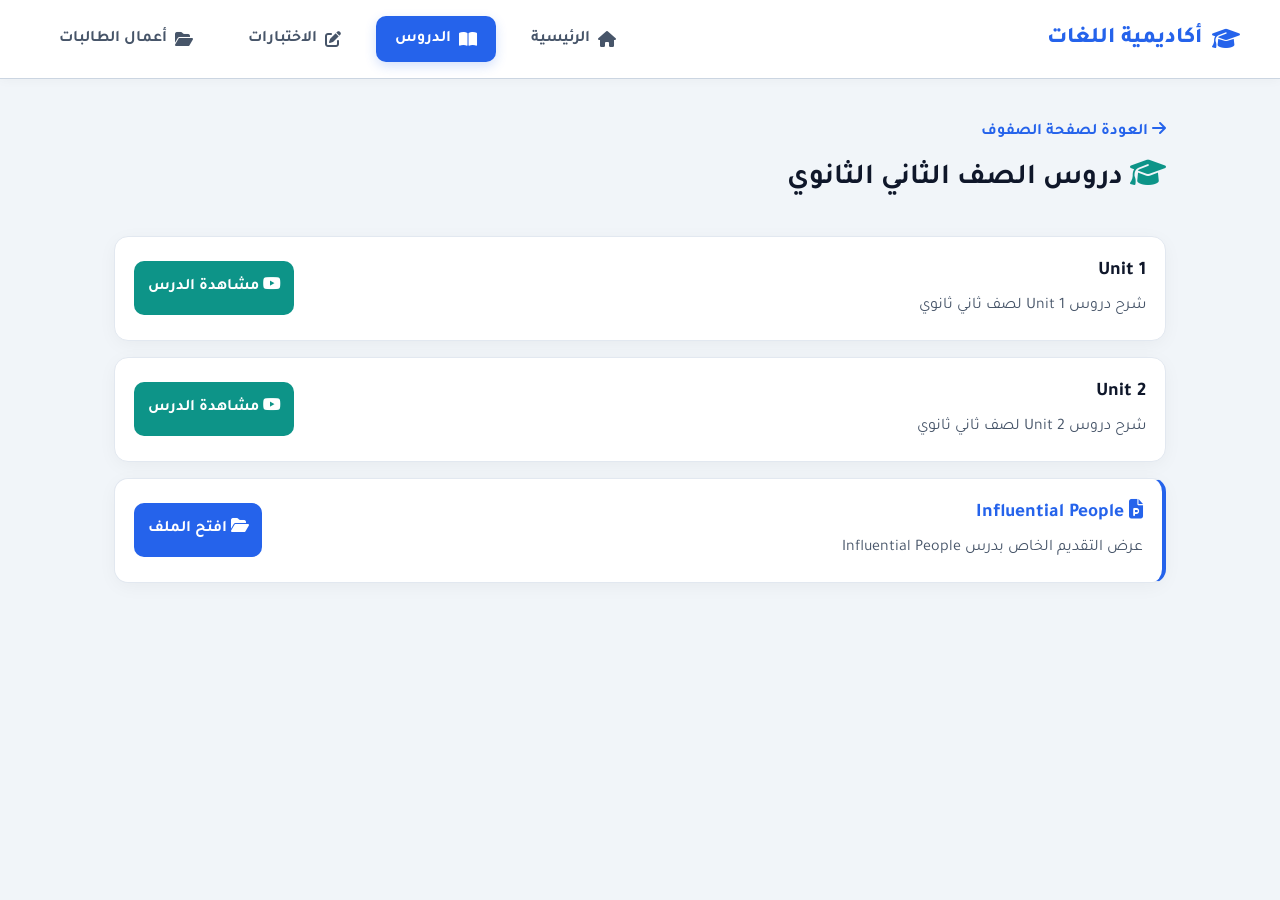
==== lessons-2nd.html @ 96400a9d "my web" ====
<!DOCTYPE html>
<html lang="ar" dir="rtl">
<head>
    <meta charset="UTF-8">
    <meta name="viewport" content="width=device-width, initial-scale=1.0">
    <title>دروس الثاني الثانوي - المنصة التعليمية</title>
    <link rel="stylesheet" href="css/style.css">
    <link rel="stylesheet" href="class/css/style.css">
    <link rel="stylesheet" href="https://cdnjs.cloudflare.com/ajax/libs/font-awesome/6.4.0/css/all.min.css">
</head>
<body>

    <header>
        <nav>
            <div class="logo">
                <i class="fa-solid fa-graduation-cap"></i> أكاديمية اللغات
            </div>
            <ul class="nav-links">
                <li><a href="index.html"><i class="fa-solid fa-house"></i> الرئيسية</a></li>
                <li><a href="lessons.html" class="active"><i class="fa-solid fa-book-open"></i> الدروس</a></li>
                <li><a href="quizzes.html"><i class="fa-solid fa-pen-to-square"></i> الاختبارات</a></li>
                <li><a href="student-work.html"><i class="fa-solid fa-folder-open"></i> أعمال الطالبات</a></li>
            </ul>
        </nav>
    </header>

    <main>
        <div style="margin-bottom: 2rem;">
            <a href="lessons.html" style="color: var(--primary); text-decoration: none; font-weight: bold;">
                <i class="fa-solid fa-arrow-right"></i> العودة لصفحة الصفوف
            </a>
            <h2 style="font-size: 1.8rem; color: var(--text-dark); margin-top: 0.5rem;">
                <i class="fa-solid fa-graduation-cap" style="color: var(--accent);"></i> دروس الصف الثاني الثانوي
            </h2>
        </div>

        <!-- قائمة الدروس والملفات -->
        <div style="display: flex; flex-direction: column; gap: 1rem;">
            
            <!-- Unit 1 -->
            <div class="card-feature" style="display: flex; justify-content: space-between; align-items: center; padding: 1.2rem;">
                <div>
                    <h3 style="margin: 0; font-size: 1.2rem;">Unit 1</h3>
                    <p style="margin: 0.3rem 0 0 0; color: var(--text-muted);">شرح دروس Unit 1 لصف ثاني ثانوي</p>
                </div>
                <a href="https://www.youtube.com/watch?v=LwD11Wg1Mbk" target="_blank" class="btn-interactive" style="width: auto; background-color: var(--accent);">
                    <i class="fa-brands fa-youtube"></i> مشاهدة الدرس
                </a>
            </div>

            <!-- Unit 2 -->
            <div class="card-feature" style="display: flex; justify-content: space-between; align-items: center; padding: 1.2rem;">
                <div>
                    <h3 style="margin: 0; font-size: 1.2rem;">Unit 2</h3>
                    <p style="margin: 0.3rem 0 0 0; color: var(--text-muted);">شرح دروس Unit 2 لصف ثاني ثانوي</p>
                </div>
                <a href="https://www.youtube.com/watch?v=qwIGvJBlO3E" target="_blank" class="btn-interactive" style="width: auto; background-color: var(--accent);">
                    <i class="fa-brands fa-youtube"></i> مشاهدة الدرس
                </a>
            </div>

            <!-- Influential People (ملف عرض تقديمى) -->
            <div class="card-feature" style="display: flex; justify-content: space-between; align-items: center; padding: 1.2rem; border-right: 4px solid var(--primary);">
                <div>
                    <h3 style="margin: 0; font-size: 1.2rem; color: var(--primary);">
                        <i class="fa-solid fa-file-powerpoint"></i> Influential People
                    </h3>
                    <p style="margin: 0.3rem 0 0 0; color: var(--text-muted);">عرض التقديم الخاص بدرس Influential People</p>
                </div>
                <!-- استبدل الرابط أدناه برابط Google Drive الخاص بالملف -->
                <a href="https://docs.google.com/presentation/d/1Cc56OcUI8PNRit7CiPbeIa-USxILI429/edit?usp=drive_link&ouid=113884224409377656219&rtpof=true&sd=true" target="_blank" class="btn-interactive" style="width: auto;">
                    <i class="fa-solid fa-folder-open"></i> افتح الملف
                </a>
            </div>

        </div>
    </main>

</body>
</html>
---- css/style.css ----
@import url('https://fonts.googleapis.com/css2?family=Tajawal:wght@400;500;700;800&display=swap');

:root {
    --primary: #2563eb;         /* أزرق رسمي وأنيق */
    --primary-dark: #1d4ed8;
    --accent: #0d9488;          /* تركواز هادئ */
    --bg-color: #f1f5f9;        /* خلفية هادئة مريحة للعين وخارجة عن الأبيض الناصع */
    --card-bg: #ffffff;
    --text-dark: #0f172a;
    --text-muted: #475569;
    --border-color: #cbd5e1;
    --radius: 14px;
    --shadow: 0 4px 20px -2px rgba(0, 0, 0, 0.05);
}

* {
    margin: 0;
    padding: 0;
    box-sizing: border-box;
    font-family: 'Tajawal', sans-serif;
}

body {
    background-color: var(--bg-color) !important;
    color: var(--text-dark);
    direction: rtl;
    line-height: 1.7;
    min-height: 100vh;
}

/* الهيدر وشريط التنقل العلوي */
header {
    background-color: #ffffff;
    border-bottom: 1px solid var(--border-color);
    padding: 1rem 2rem;
    position: sticky;
    top: 0;
    z-index: 1000;
    box-shadow: 0 2px 10px rgba(0, 0, 0, 0.03);
}

nav {
    max-width: 1200px;
    margin: 0 auto;
    display: flex !important;
    flex-direction: row !important;
    justify-content: space-between !important;
    align-items: center !important;
}

.logo {
    font-size: 1.4rem;
    font-weight: 800;
    color: var(--primary);
    display: flex;
    align-items: center;
    gap: 0.6rem;
}

.nav-links {
    display: flex !important;
    flex-direction: row !important;
    list-style: none !important;
    gap: 1rem !important;
    margin: 0;
    padding: 0;
}

.nav-links li {
    display: inline-block;
}

.nav-links a {
    text-decoration: none;
    color: var(--text-muted);
    font-weight: 700;
    padding: 0.6rem 1.2rem;
    border-radius: 10px;
    transition: all 0.25s ease;
    display: flex;
    align-items: center;
    gap: 0.5rem;
}

.nav-links a:hover, 
.nav-links a.active {
    color: #ffffff;
    background-color: var(--primary);
    box-shadow: 0 4px 12px rgba(37, 99, 235, 0.2);
}

/* المحتوى الرئيسي */
main {
    max-width: 1100px;
    margin: 2.5rem auto;
    padding: 0 1.5rem;
}

/* البنر الترحيبي الرئيسي */
.hero-banner {
    background: linear-gradient(135deg, #1e3a8a 0%, #2563eb 100%);
    color: #ffffff;
    border-radius: 20px;
    padding: 3rem 2rem;
    text-align: center;
    margin-bottom: 2.5rem;
    box-shadow: var(--shadow);
}

.hero-banner h1 {
    font-size: 2.2rem;
    font-weight: 800;
    margin-bottom: 0.8rem;
    letter-spacing: -0.5px;
}

.hero-banner p {
    font-size: 1.1rem;
    font-weight: 500;
    opacity: 0.9;
}

/* شبكة البطاقات */
.grid-container {
    display: grid;
    grid-template-columns: repeat(auto-fit, minmax(320px, 1fr));
    gap: 2rem;
}

.card-feature {
    background: var(--card-bg);
    border-radius: var(--radius);
    overflow: hidden;
    box-shadow: var(--shadow);
    border: 1px solid #e2e8f0;
    transition: transform 0.3s ease, box-shadow 0.3s ease;
}

.card-feature:hover {
    transform: translateY(-6px);
    box-shadow: 0 15px 30px rgba(0, 0, 0, 0.08);
}

.card-img-wrapper {
    position: relative;
    height: 200px;
    overflow: hidden;
}

.card-img-wrapper img {
    width: 100%;
    height: 100%;
    object-fit: cover;
}

.card-badge {
    position: absolute;
    top: 14px;
    right: 14px;
    background: rgba(15, 23, 42, 0.8);
    color: #ffffff;
    padding: 0.35rem 0.9rem;
    border-radius: 20px;
    font-size: 0.82rem;
    font-weight: 700;
}

.card-content {
    padding: 1.5rem;
}

.card-content h3 {
    font-size: 1.25rem;
    font-weight: 700;
    color: var(--text-dark);
    margin-bottom: 0.5rem;
}

.card-content p {
    color: var(--text-muted);
    font-size: 0.95rem;
    line-height: 1.6;
    margin-bottom: 1.2rem;
}

.btn-interactive {
    display: block;
    width: 100%;
    padding: 0.85rem;
    background: var(--primary);
    color: #ffffff !important;
    text-align: center;
    text-decoration: none;
    font-weight: 700;
    border-radius: 10px;
    border: none;
    transition: background 0.25s ease;
}

.btn-interactive:hover {
    background: var(--primary-dark);
}
/* ==========================================
   تنسيقات التجاوب الشاملة للجوالات والشاشات الصغيرة
   ========================================== */

@media (max-width: 768px) {
    header nav {
        flex-direction: column;
        padding: 0.8rem 1rem;
        gap: 0.8rem;
    }

    .nav-links {
        display: flex;
        flex-wrap: wrap;
        justify-content: center;
        gap: 0.5rem;
        width: 100%;
        padding: 0;
        margin: 0;
        list-style: none;
    }

    .nav-links li a {
        padding: 0.5rem 0.8rem;
        font-size: 0.9rem;
    }

    main {
        padding: 1rem 0.5rem !important;
    }

    .card-feature {
        padding: 1.2rem !important;
    }

    h2 {
        font-size: 1.4rem !important;
    }

    h3 {
        font-size: 1.1rem !important;
    }
}

@media (max-width: 480px) {
    .nav-links li a {
        font-size: 0.8rem;
        padding: 0.4rem 0.6rem;
    }
    
    .btn-interactive {
        width: 100%;
        text-align: center;
    }
}
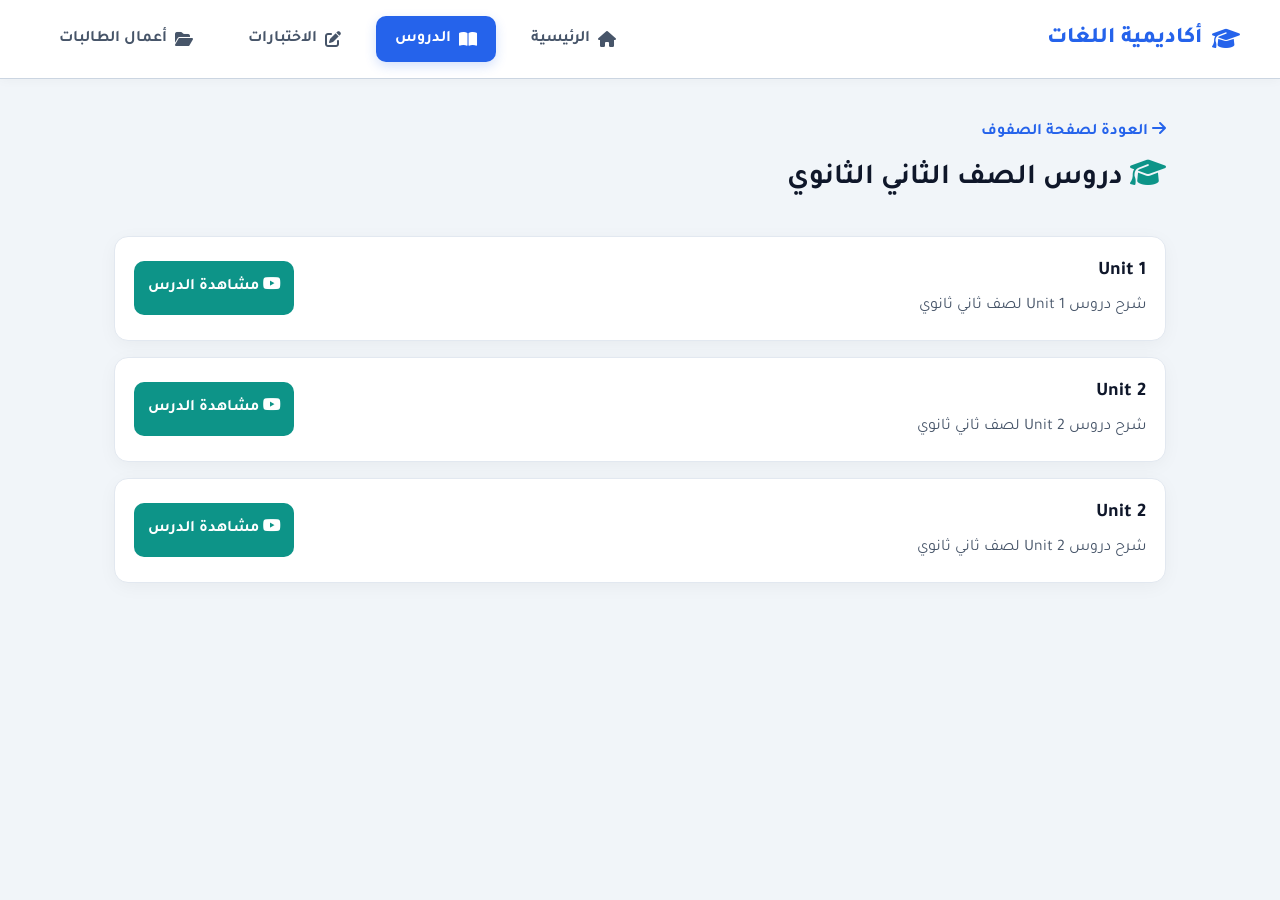
==== commit 18573fb4: "Update lessons-2nd.html" ====
--- a/lessons-2nd.html
+++ b/lessons-2nd.html
@@ -59,22 +59,20 @@
                 </a>
             </div>
 
-            <!-- Influential People (ملف عرض تقديمى) -->
-            <div class="card-feature" style="display: flex; justify-content: space-between; align-items: center; padding: 1.2rem; border-right: 4px solid var(--primary);">
+            <!-- Unit 2 -->
+            <div class="card-feature" style="display: flex; justify-content: space-between; align-items: center; padding: 1.2rem;">
                 <div>
-                    <h3 style="margin: 0; font-size: 1.2rem; color: var(--primary);">
-                        <i class="fa-solid fa-file-powerpoint"></i> Influential People
-                    </h3>
-                    <p style="margin: 0.3rem 0 0 0; color: var(--text-muted);">عرض التقديم الخاص بدرس Influential People</p>
+                    <h3 style="margin: 0; font-size: 1.2rem;">Unit 2</h3>
+                    <p style="margin: 0.3rem 0 0 0; color: var(--text-muted);">شرح دروس Unit 2 لصف ثاني ثانوي</p>
                 </div>
-                <!-- استبدل الرابط أدناه برابط Google Drive الخاص بالملف -->
-                <a href="https://docs.google.com/presentation/d/1Cc56OcUI8PNRit7CiPbeIa-USxILI429/edit?usp=drive_link&ouid=113884224409377656219&rtpof=true&sd=true" target="_blank" class="btn-interactive" style="width: auto;">
-                    <i class="fa-solid fa-folder-open"></i> افتح الملف
+                <a href="https://www.youtube.com/watch?v=qwIGvJBlO3E" target="_blank" class="btn-interactive" style="width: auto; background-color: var(--accent);">
+                    <i class="fa-brands fa-youtube"></i> مشاهدة الدرس
                 </a>
             </div>
+
 
         </div>
     </main>
 
 </body>
-</html>+</html>
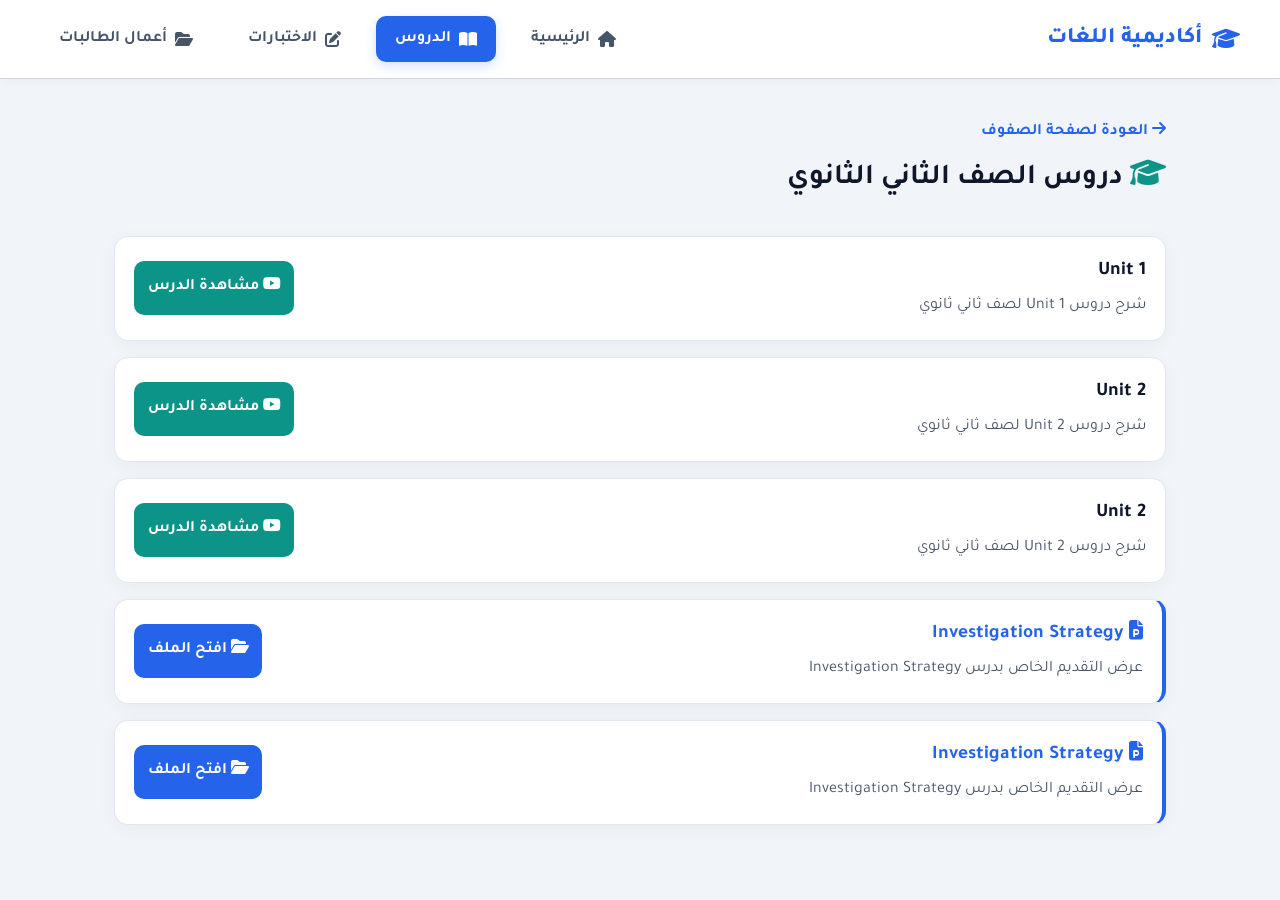
==== commit cbf0fbf3: "Update lessons-2nd.html" ====
--- a/lessons-2nd.html
+++ b/lessons-2nd.html
@@ -70,6 +70,34 @@
                 </a>
             </div>
 
+            <!-- Influential People (ملف عرض تقديمى) -->
+            <div class="card-feature" style="display: flex; justify-content: space-between; align-items: center; padding: 1.2rem; border-right: 4px solid var(--primary);">
+                <div>
+                    <h3 style="margin: 0; font-size: 1.2rem; color: var(--primary);">
+                        <i class="fa-solid fa-file-powerpoint"></i> Investigation Strategy
+                    </h3>
+                    <p style="margin: 0.3rem 0 0 0; color: var(--text-muted);">عرض التقديم الخاص بدرس Investigation Strategy</p>
+                </div>
+                <!-- استبدل الرابط أدناه برابط Google Drive الخاص بالملف -->
+                <a href="https://acrobat.adobe.com/id/urn:aaid:sc:AP:469b9cdc-f1c5-455b-ad8e-751f67734dcb" target="_blank" class="btn-interactive" style="width: auto;">
+                    <i class="fa-solid fa-folder-open"></i> افتح الملف
+                </a>
+            </div>
+
+            <!-- Influential People (ملف عرض تقديمى) -->
+            <div class="card-feature" style="display: flex; justify-content: space-between; align-items: center; padding: 1.2rem; border-right: 4px solid var(--primary);">
+                <div>
+                    <h3 style="margin: 0; font-size: 1.2rem; color: var(--primary);">
+                        <i class="fa-solid fa-file-powerpoint"></i> Investigation Strategy
+                    </h3>
+                    <p style="margin: 0.3rem 0 0 0; color: var(--text-muted);">عرض التقديم الخاص بدرس Investigation Strategy</p>
+                </div>
+                <!-- استبدل الرابط أدناه برابط Google Drive الخاص بالملف -->
+                <a href="https://acrobat.adobe.com/id/urn:aaid:sc:AP:b4ce9fd8-a712-463f-a46a-44d6122e4b40" target="_blank" class="btn-interactive" style="width: auto;">
+                    <i class="fa-solid fa-folder-open"></i> افتح الملف
+                </a>
+            </div>
+
 
         </div>
     </main>
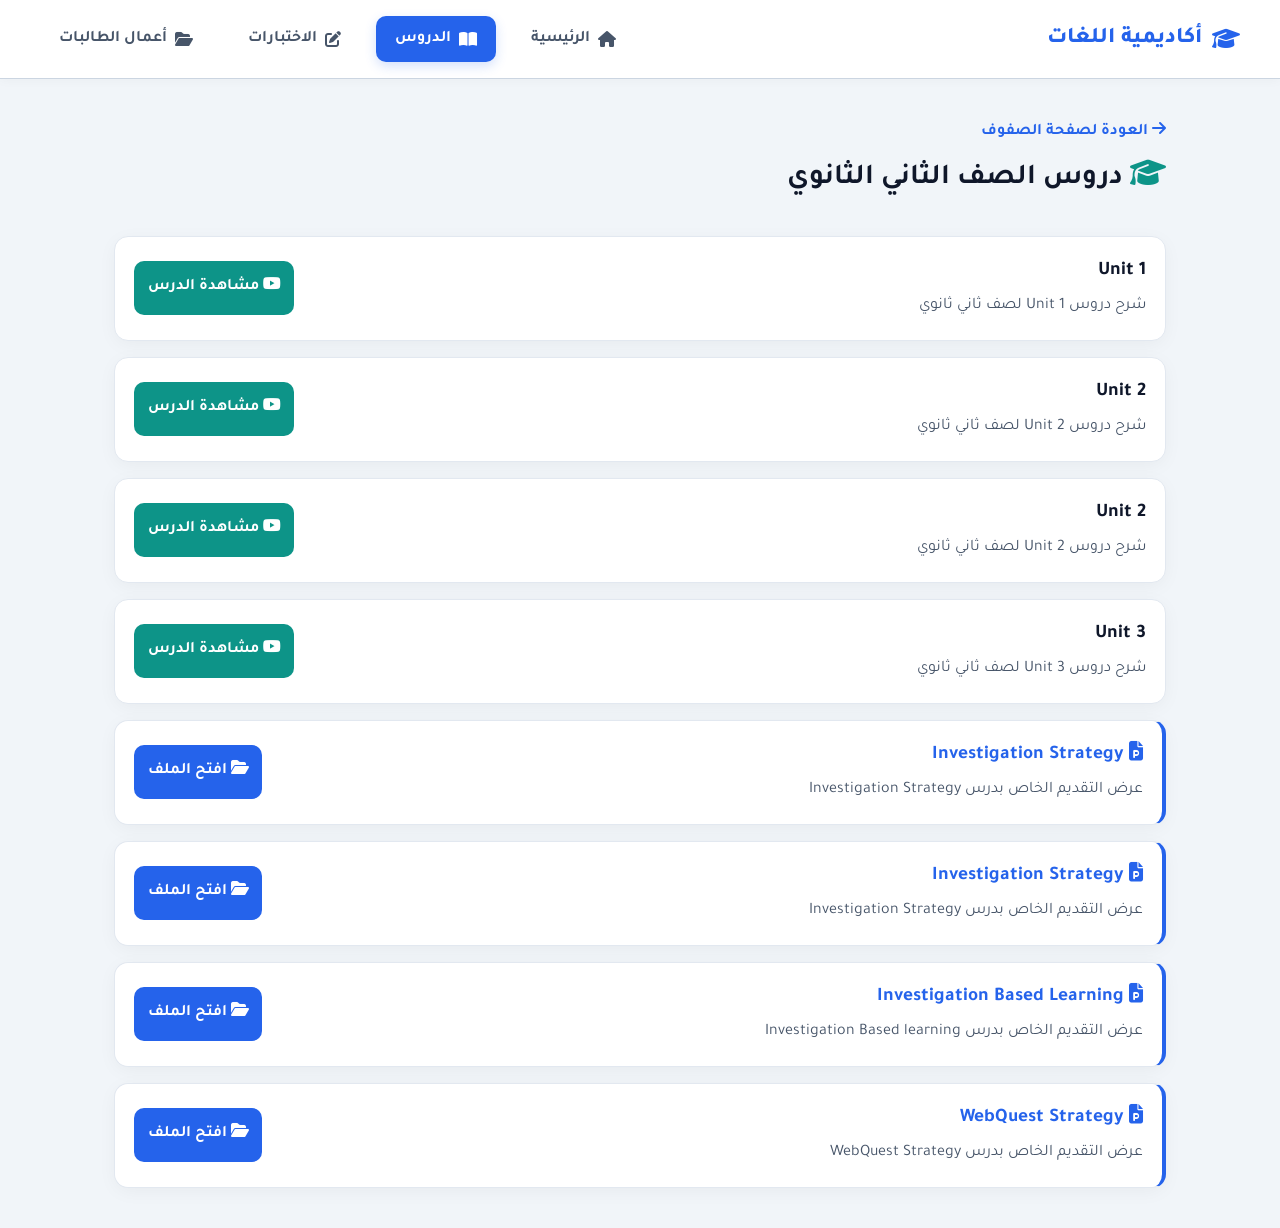
==== commit 68627402: "Update lessons-2nd.html" ====
--- a/lessons-2nd.html
+++ b/lessons-2nd.html
@@ -70,6 +70,17 @@
                 </a>
             </div>
 
+                        <!-- Unit 3 -->
+            <div class="card-feature" style="display: flex; justify-content: space-between; align-items: center; padding: 1.2rem;">
+                <div>
+                    <h3 style="margin: 0; font-size: 1.2rem;">Unit 3</h3>
+                    <p style="margin: 0.3rem 0 0 0; color: var(--text-muted);">شرح دروس Unit 3 لصف ثاني ثانوي</p>
+                </div>
+                <a href="https://www.youtube.com/watch?v=SlnRjBzLXxA" target="_blank" class="btn-interactive" style="width: auto; background-color: var(--accent);">
+                    <i class="fa-brands fa-youtube"></i> مشاهدة الدرس
+                </a>
+            </div>
+
             <!-- Influential People (ملف عرض تقديمى) -->
             <div class="card-feature" style="display: flex; justify-content: space-between; align-items: center; padding: 1.2rem; border-right: 4px solid var(--primary);">
                 <div>
@@ -98,6 +109,34 @@
                 </a>
             </div>
 
+                        <!-- Influential Based Learning (ملف عرض تقديمى) -->
+            <div class="card-feature" style="display: flex; justify-content: space-between; align-items: center; padding: 1.2rem; border-right: 4px solid var(--primary);">
+                <div>
+                    <h3 style="margin: 0; font-size: 1.2rem; color: var(--primary);">
+                        <i class="fa-solid fa-file-powerpoint"></i> Investigation Based Learning
+                    </h3>
+                    <p style="margin: 0.3rem 0 0 0; color: var(--text-muted);">عرض التقديم الخاص بدرس Investigation Based learning</p>
+                </div>
+                <!-- استبدل الرابط أدناه برابط Google Drive الخاص بالملف -->
+                <a href="https://acrobat.adobe.com/id/urn:aaid:sc:AP:35d21a57-100e-45a3-b1ee-9c5204042eb9" target="_blank" class="btn-interactive" style="width: auto;">
+                    <i class="fa-solid fa-folder-open"></i> افتح الملف
+                </a>
+            </div>
+
+                        <!-- WebQuest (ملف عرض تقديمى) -->
+            <div class="card-feature" style="display: flex; justify-content: space-between; align-items: center; padding: 1.2rem; border-right: 4px solid var(--primary);">
+                <div>
+                    <h3 style="margin: 0; font-size: 1.2rem; color: var(--primary);">
+                        <i class="fa-solid fa-file-powerpoint"></i> WebQuest Strategy
+                    </h3>
+                    <p style="margin: 0.3rem 0 0 0; color: var(--text-muted);">عرض التقديم الخاص بدرس WebQuest Strategy</p>
+                </div>
+                <!-- استبدل الرابط أدناه برابط Google Drive الخاص بالملف -->
+                <a href="https://acrobat.adobe.com/id/urn:aaid:sc:AP:f4bab84b-ba8b-4022-bdcc-f76b55330f43" target="_blank" class="btn-interactive" style="width: auto;">
+                    <i class="fa-solid fa-folder-open"></i> افتح الملف
+                </a>
+            </div>
+
 
         </div>
     </main>
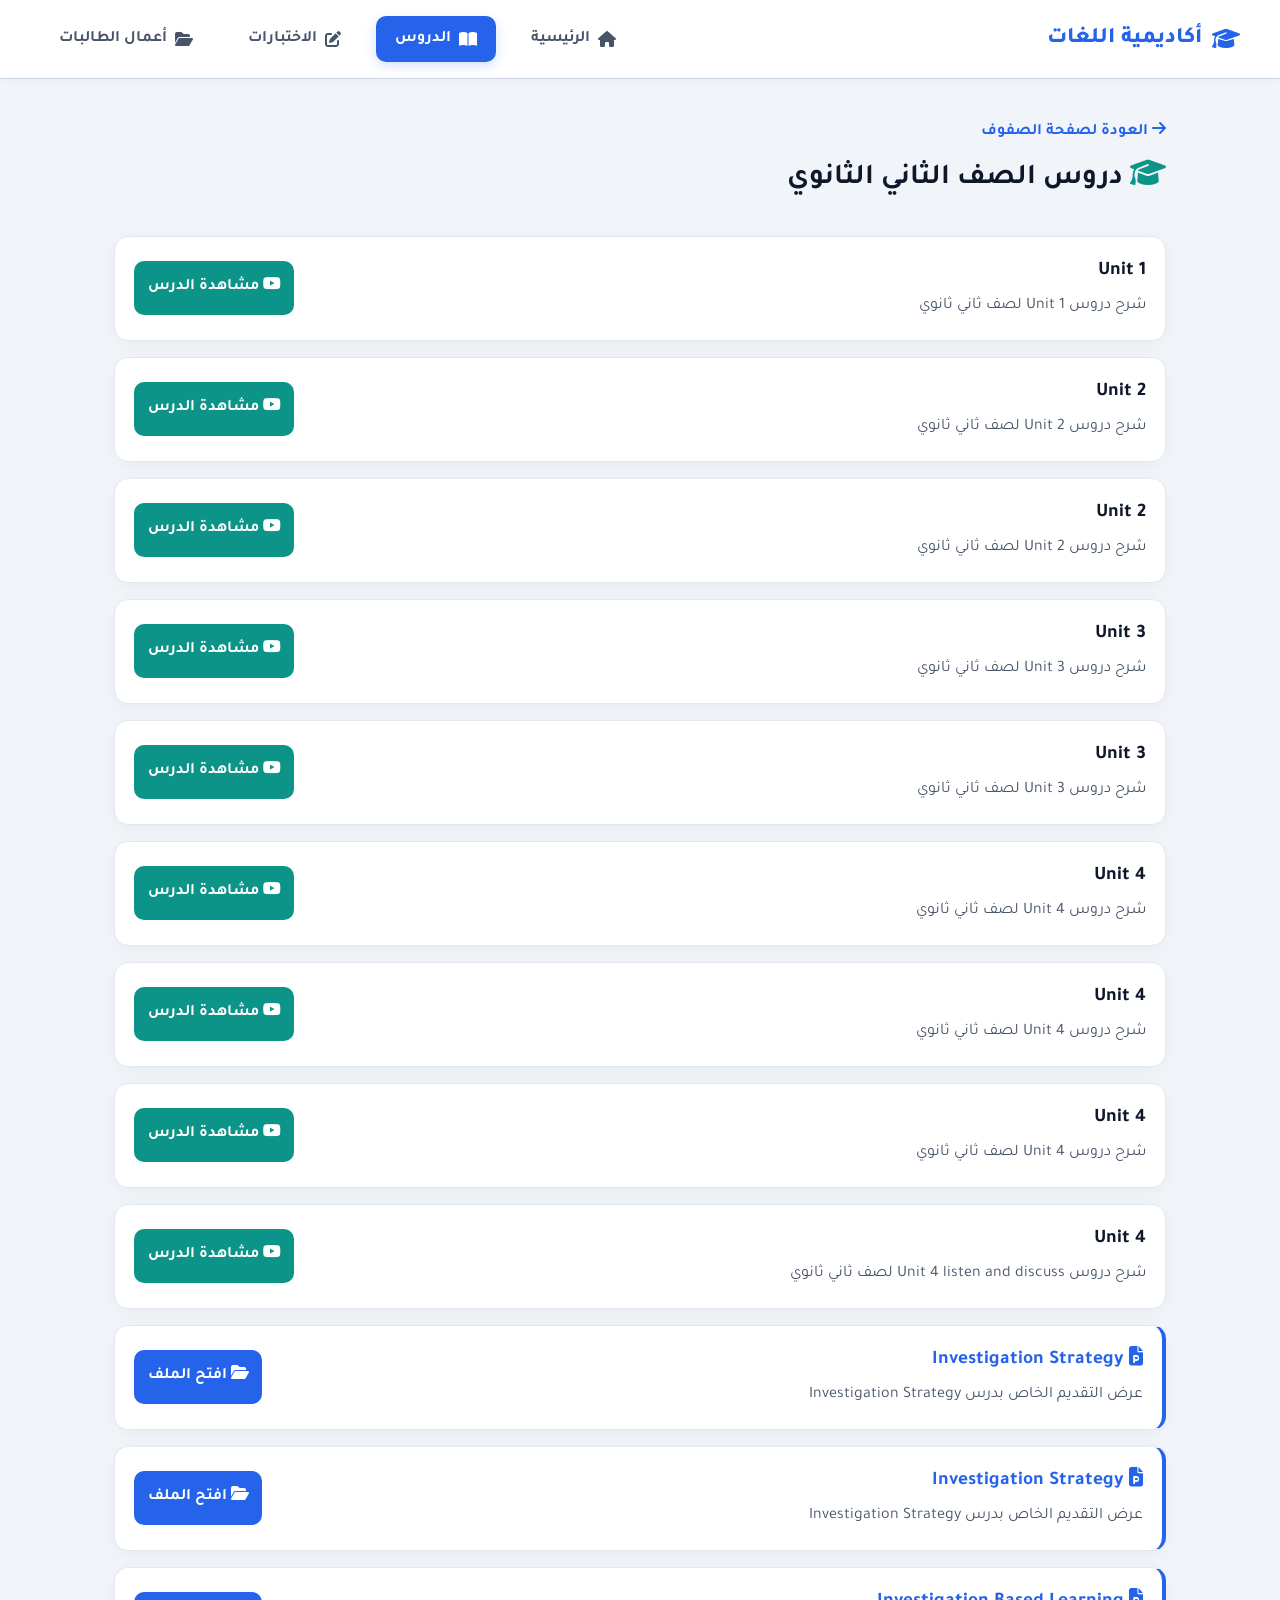
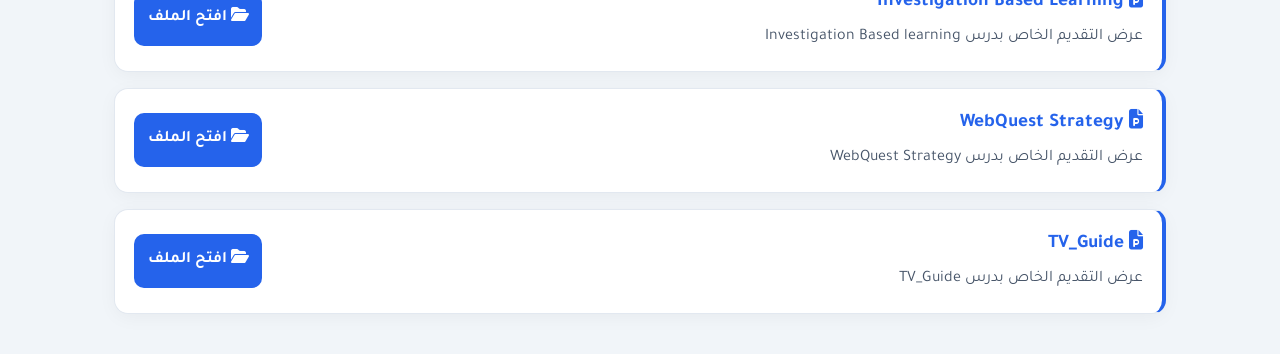
==== commit 094db8da: "Update lessons-2nd.html" ====
--- a/lessons-2nd.html
+++ b/lessons-2nd.html
@@ -81,6 +81,61 @@
                 </a>
             </div>
 
+                                    <!-- Unit 3 -->
+            <div class="card-feature" style="display: flex; justify-content: space-between; align-items: center; padding: 1.2rem;">
+                <div>
+                    <h3 style="margin: 0; font-size: 1.2rem;">Unit 3</h3>
+                    <p style="margin: 0.3rem 0 0 0; color: var(--text-muted);">شرح دروس Unit 3 لصف ثاني ثانوي</p>
+                </div>
+                <a href="https://www.youtube.com/watch?v=JGvaj0Gy9Iw" target="_blank" class="btn-interactive" style="width: auto; background-color: var(--accent);">
+                    <i class="fa-brands fa-youtube"></i> مشاهدة الدرس
+                </a>
+            </div>
+
+                                    <!-- Unit 4 -->
+            <div class="card-feature" style="display: flex; justify-content: space-between; align-items: center; padding: 1.2rem;">
+                <div>
+                    <h3 style="margin: 0; font-size: 1.2rem;">Unit 4</h3>
+                    <p style="margin: 0.3rem 0 0 0; color: var(--text-muted);">شرح دروس Unit 4 لصف ثاني ثانوي</p>
+                </div>
+                <a href="https://www.youtube.com/watch?v=TG2hGJZUUsU" target="_blank" class="btn-interactive" style="width: auto; background-color: var(--accent);">
+                    <i class="fa-brands fa-youtube"></i> مشاهدة الدرس
+                </a>
+            </div>
+
+                                    <!-- Unit 4 -->
+            <div class="card-feature" style="display: flex; justify-content: space-between; align-items: center; padding: 1.2rem;">
+                <div>
+                    <h3 style="margin: 0; font-size: 1.2rem;">Unit 4</h3>
+                    <p style="margin: 0.3rem 0 0 0; color: var(--text-muted);">شرح دروس Unit 4 لصف ثاني ثانوي</p>
+                </div>
+                <a href="https://www.youtube.com/watch?v=wKKikmzWi2Q" target="_blank" class="btn-interactive" style="width: auto; background-color: var(--accent);">
+                    <i class="fa-brands fa-youtube"></i> مشاهدة الدرس
+                </a>
+            </div>
+
+                                                <!-- Unit 4 -->
+            <div class="card-feature" style="display: flex; justify-content: space-between; align-items: center; padding: 1.2rem;">
+                <div>
+                    <h3 style="margin: 0; font-size: 1.2rem;">Unit 4</h3>
+                    <p style="margin: 0.3rem 0 0 0; color: var(--text-muted);">شرح دروس Unit 4 لصف ثاني ثانوي</p>
+                </div>
+                <a href="https://www.youtube.com/watch?v=rnCV7HJFbJA" target="_blank" class="btn-interactive" style="width: auto; background-color: var(--accent);">
+                    <i class="fa-brands fa-youtube"></i> مشاهدة الدرس
+                </a>
+            </div>
+
+                                                <!-- Unit 4 -->
+            <div class="card-feature" style="display: flex; justify-content: space-between; align-items: center; padding: 1.2rem;">
+                <div>
+                    <h3 style="margin: 0; font-size: 1.2rem;">Unit 4</h3>
+                    <p style="margin: 0.3rem 0 0 0; color: var(--text-muted);">شرح دروس Unit 4 listen and discuss لصف ثاني ثانوي</p>
+                </div>
+                <a href="https://www.youtube.com/watch?v=gRq48_XmlOM" target="_blank" class="btn-interactive" style="width: auto; background-color: var(--accent);">
+                    <i class="fa-brands fa-youtube"></i> مشاهدة الدرس
+                </a>
+            </div>
+
             <!-- Influential People (ملف عرض تقديمى) -->
             <div class="card-feature" style="display: flex; justify-content: space-between; align-items: center; padding: 1.2rem; border-right: 4px solid var(--primary);">
                 <div>
@@ -136,6 +191,22 @@
                     <i class="fa-solid fa-folder-open"></i> افتح الملف
                 </a>
             </div>
+
+                                    <!-- TV_Guide (ملف عرض تقديمى) -->
+            <div class="card-feature" style="display: flex; justify-content: space-between; align-items: center; padding: 1.2rem; border-right: 4px solid var(--primary);">
+                <div>
+                    <h3 style="margin: 0; font-size: 1.2rem; color: var(--primary);">
+                        <i class="fa-solid fa-file-powerpoint"></i> TV_Guide
+                    </h3>
+                    <p style="margin: 0.3rem 0 0 0; color: var(--text-muted);">عرض التقديم الخاص بدرس TV_Guide</p>
+                </div>
+                <!-- استبدل الرابط أدناه برابط Google Drive الخاص بالملف -->
+                <a href="https://acrobat.adobe.com/id/urn:aaid:sc:AP:c6ca34a3-4909-43e1-a943-0872da2bd2f3" target="_blank" class="btn-interactive" style="width: auto;">
+                    <i class="fa-solid fa-folder-open"></i> افتح الملف
+                </a>
+            </div>
+
+
 
 
         </div>
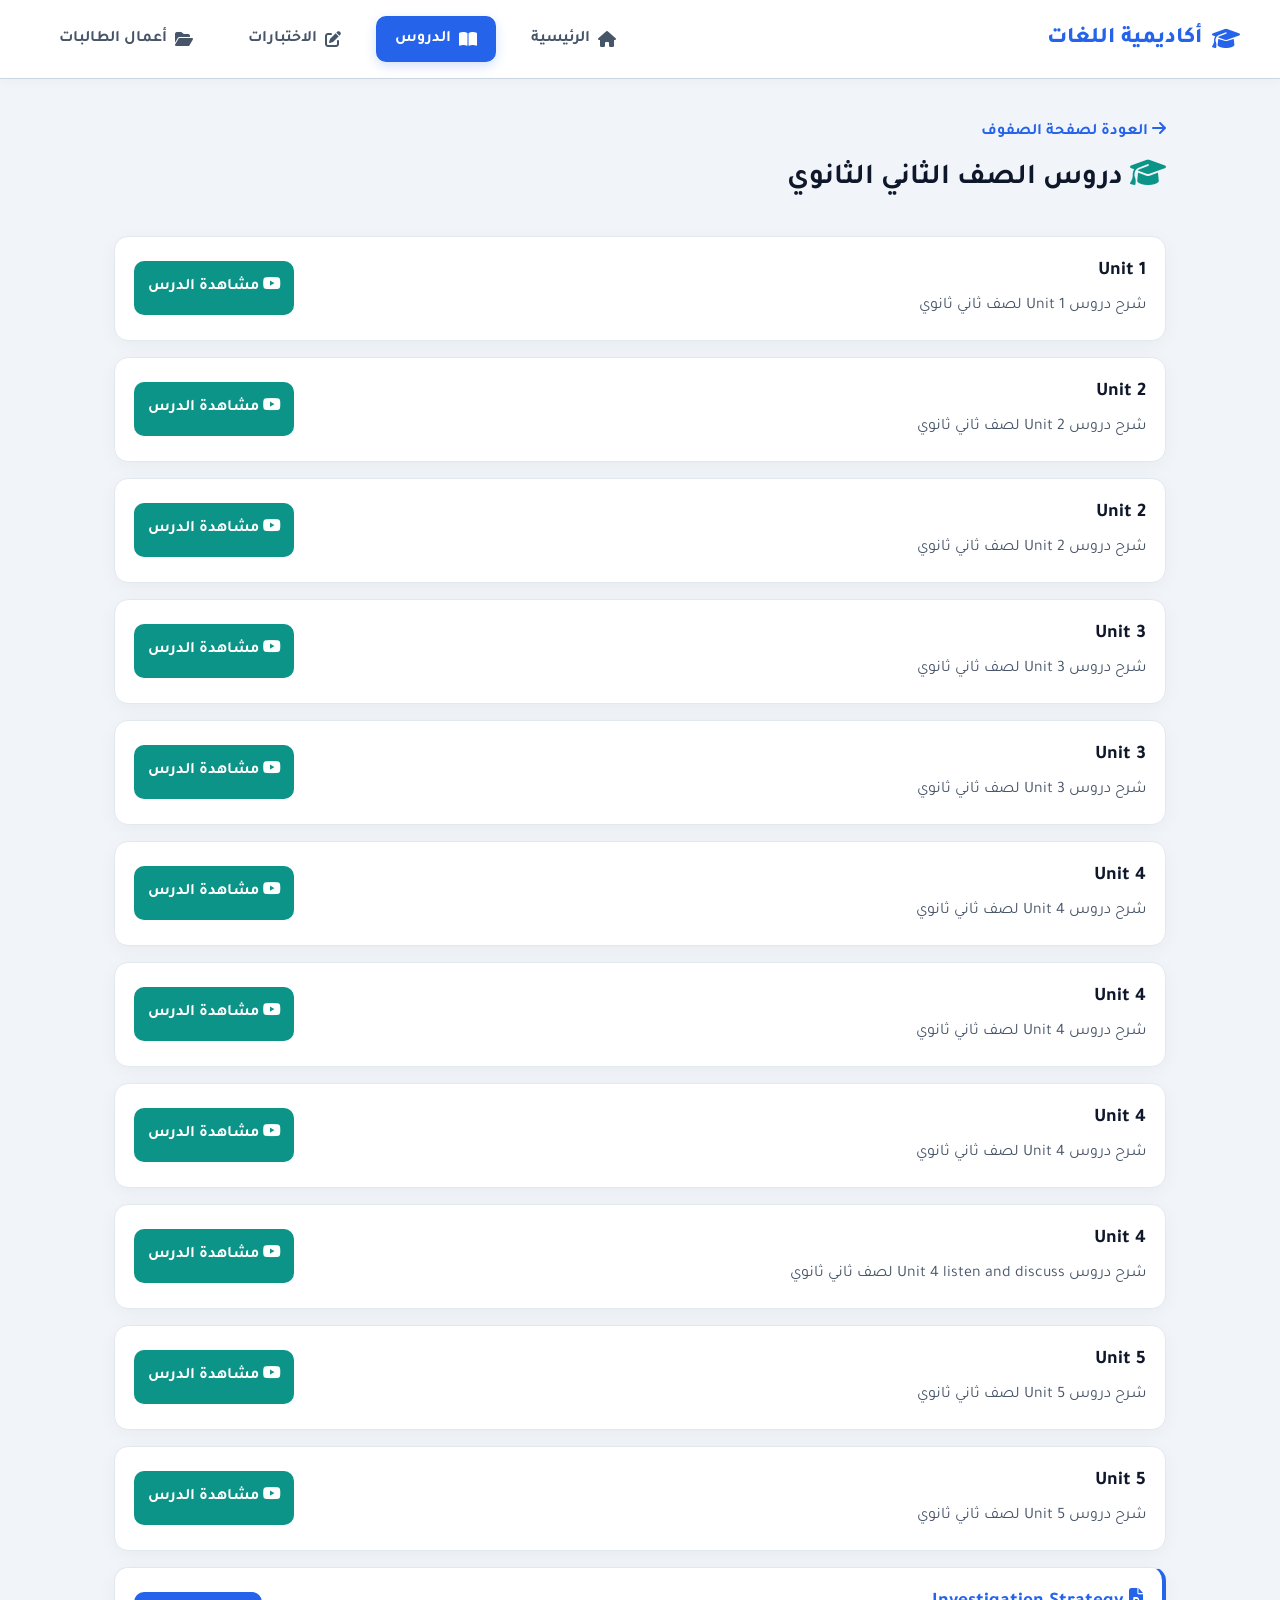
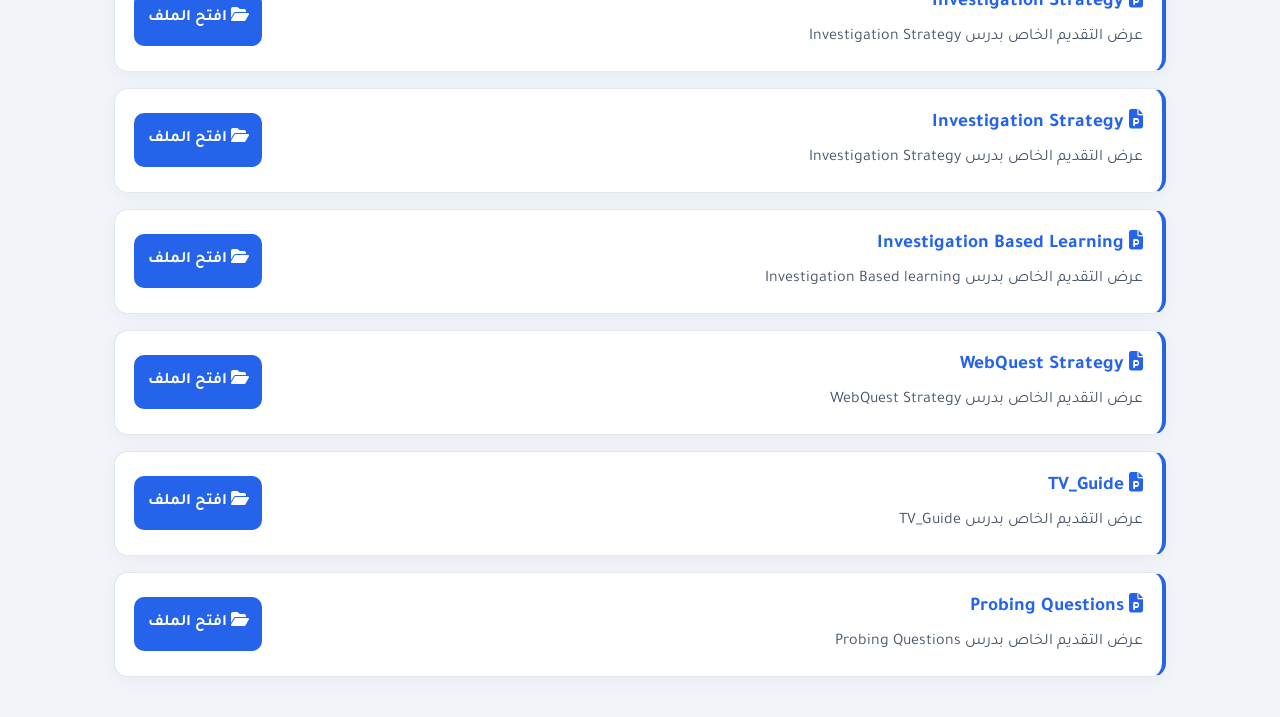
==== commit 477486d8: "Update lessons-2nd.html" ====
--- a/lessons-2nd.html
+++ b/lessons-2nd.html
@@ -136,6 +136,28 @@
                 </a>
             </div>
 
+                                                            <!-- Unit 5 -->
+            <div class="card-feature" style="display: flex; justify-content: space-between; align-items: center; padding: 1.2rem;">
+                <div>
+                    <h3 style="margin: 0; font-size: 1.2rem;">Unit 5</h3>
+                    <p style="margin: 0.3rem 0 0 0; color: var(--text-muted);">شرح دروس Unit 5  لصف ثاني ثانوي</p>
+                </div>
+                <a href="https://www.youtube.com/watch?v=RoWhYzdSqac" target="_blank" class="btn-interactive" style="width: auto; background-color: var(--accent);">
+                    <i class="fa-brands fa-youtube"></i> مشاهدة الدرس
+                </a>
+            </div>
+
+                                                            <!-- Unit 5 -->
+            <div class="card-feature" style="display: flex; justify-content: space-between; align-items: center; padding: 1.2rem;">
+                <div>
+                    <h3 style="margin: 0; font-size: 1.2rem;">Unit 5</h3>
+                    <p style="margin: 0.3rem 0 0 0; color: var(--text-muted);">شرح دروس Unit 5  لصف ثاني ثانوي</p>
+                </div>
+                <a href="https://www.youtube.com/watch?v=6AfBoDIUbD4" target="_blank" class="btn-interactive" style="width: auto; background-color: var(--accent);">
+                    <i class="fa-brands fa-youtube"></i> مشاهدة الدرس
+                </a>
+            </div>
+
             <!-- Influential People (ملف عرض تقديمى) -->
             <div class="card-feature" style="display: flex; justify-content: space-between; align-items: center; padding: 1.2rem; border-right: 4px solid var(--primary);">
                 <div>
@@ -202,6 +224,20 @@
                 </div>
                 <!-- استبدل الرابط أدناه برابط Google Drive الخاص بالملف -->
                 <a href="https://acrobat.adobe.com/id/urn:aaid:sc:AP:c6ca34a3-4909-43e1-a943-0872da2bd2f3" target="_blank" class="btn-interactive" style="width: auto;">
+                    <i class="fa-solid fa-folder-open"></i> افتح الملف
+                </a>
+            </div>
+
+                                                <!-- Probing Questions (ملف عرض تقديمى) -->
+            <div class="card-feature" style="display: flex; justify-content: space-between; align-items: center; padding: 1.2rem; border-right: 4px solid var(--primary);">
+                <div>
+                    <h3 style="margin: 0; font-size: 1.2rem; color: var(--primary);">
+                        <i class="fa-solid fa-file-powerpoint"></i> Probing Questions
+                    </h3>
+                    <p style="margin: 0.3rem 0 0 0; color: var(--text-muted);">عرض التقديم الخاص بدرس Probing Questions</p>
+                </div>
+                <!-- استبدل الرابط أدناه برابط Google Drive الخاص بالملف -->
+                <a href="https://acrobat.adobe.com/id/urn:aaid:sc:AP:fac23fe1-aa57-4466-9bc4-064eb2646936" target="_blank" class="btn-interactive" style="width: auto;">
                     <i class="fa-solid fa-folder-open"></i> افتح الملف
                 </a>
             </div>
